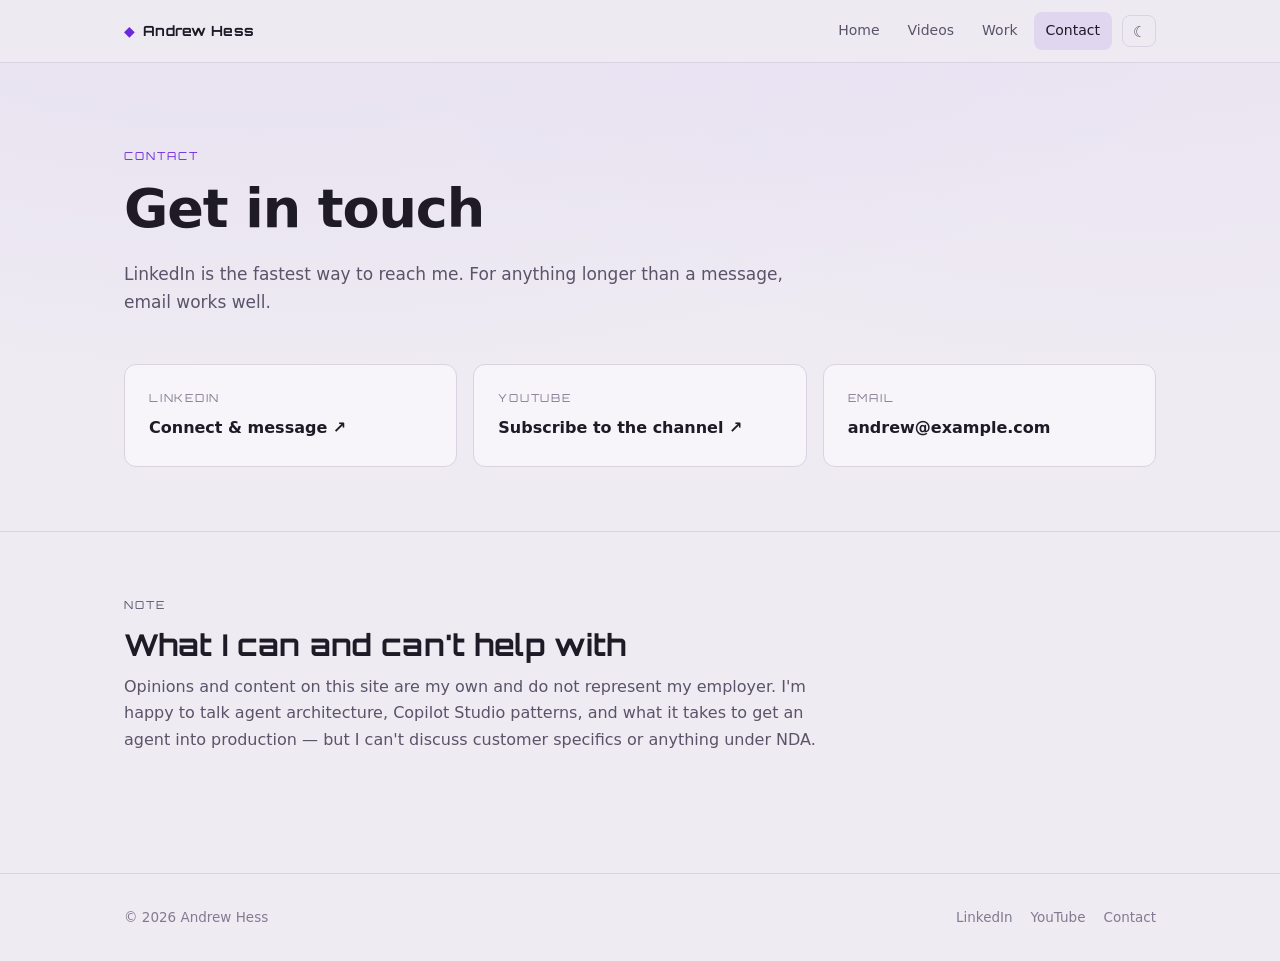
==== contact.html @ 70794660 "Initial commit" ====
<!DOCTYPE html>
<html lang="en" data-theme="dark">
<head>
<meta charset="utf-8">
<meta name="viewport" content="width=device-width, initial-scale=1">
<title>Contact — Andrew Hess</title>
<meta name="description" content="Get in touch with Andrew Hess — LinkedIn, YouTube, and email.">
<link rel="preconnect" href="https://fonts.googleapis.com">
<link rel="preconnect" href="https://fonts.gstatic.com" crossorigin>
<link rel="stylesheet" href="https://fonts.googleapis.com/css2?family=Orbitron:wght@400..900&display=swap">
<link rel="stylesheet" href="assets/css/styles.css?v=202608242310">
<link rel="icon" href="data:image/svg+xml,<svg xmlns='http://www.w3.org/2000/svg' viewBox='0 0 32 32'><text y='25' x='3' font-size='24' font-family='monospace' fill='%23a78bfa'>A</text></svg>">
<script src="assets/js/site.js?v=202608242310"></script>
</head>
<body>
<a class="skip-link" href="#main">Skip to content</a>

<header class="site-header">
  <div class="wrap">
    <a class="brand" href="index.html"><span class="brand-mark">&#9670;</span><span class="brand-full">Andrew Hess</span></a>
    <nav class="nav" aria-label="Main">
      <a href="index.html">Home</a>
      <a href="videos.html">Videos</a>
      <a href="work.html">Work</a>
      <a href="contact.html">Contact</a>
      <button class="theme-toggle" type="button" aria-label="Toggle theme">&#9728;</button>
    </nav>
  </div>
</header>

<main id="main">

  <section class="hero">
    <div class="wrap">
      <p class="eyebrow">Contact</p>
      <h1>Get in touch</h1>
      <p class="lede">
        LinkedIn is the fastest way to reach me. For anything longer than a message,
        email works well.
      </p>
    </div>
  </section>

  <section class="section">
    <div class="wrap">
      <div class="contact-grid">
        <a class="contact-card" href="https://www.linkedin.com/in/andrewhess123/" target="_blank" rel="noopener noreferrer">
          <div class="label">LinkedIn</div>
          <div class="value">Connect &amp; message &#8599;</div>
        </a>
        <a class="contact-card" href="https://www.youtube.com/@andrewhess123" target="_blank" rel="noopener noreferrer">
          <div class="label">YouTube</div>
          <div class="value">Subscribe to the channel &#8599;</div>
        </a>
        <a class="contact-card" href="mailto:andrew@example.com">
          <div class="label">Email</div>
          <div class="value">andrew@example.com</div>
        </a>
      </div>
    </div>
  </section>

  <section class="section">
    <div class="wrap">
      <div class="section-head">
        <p class="eyebrow">Note</p>
        <h2>What I can and can't help with</h2>
        <p>
          Opinions and content on this site are my own and do not represent my employer.
          I'm happy to talk agent architecture, Copilot Studio patterns, and what it takes
          to get an agent into production &mdash; but I can't discuss customer specifics
          or anything under NDA.
        </p>
      </div>
    </div>
  </section>

</main>

<footer class="site-footer">
  <div class="wrap">
    <p>&copy; <span id="year">2026</span> Andrew Hess</p>
    <div class="footer-links">
      <a href="https://www.linkedin.com/in/andrewhess123/" target="_blank" rel="noopener noreferrer">LinkedIn</a>
      <a href="https://www.youtube.com/@andrewhess123" target="_blank" rel="noopener noreferrer">YouTube</a>
      <a href="contact.html">Contact</a>
    </div>
  </div>
</footer>
</body>
</html>
---- assets/css/styles.css ----
/* ==========================================================================
   Andrew Hess — personal site
   Plain CSS. No build step. Dark-first with a light theme via [data-theme].
   ========================================================================== */

/* ---- Tokens ---- */
:root {
  --bg: #0c0913;
  --bg-tint-a: rgba(139, 92, 246, 0.10);
  --bg-tint-b: rgba(192, 132, 252, 0.06);
  --surface: #16111f;
  --surface-2: #1d1729;
  --border: #2a2238;
  --border-strong: #3a2f4d;
  --text: #ece9f2;
  --text-muted: #a49cb4;
  --text-dim: #776e86;
  --accent: #a78bfa;
  --accent-soft: rgba(167, 139, 250, 0.14);
  --accent-2: #d8b4fe;

  --font-sans: ui-sans-serif, system-ui, -apple-system, "Segoe UI", Roboto,
    "Helvetica Neue", Arial, sans-serif;
  --font-display: "Orbitron", ui-sans-serif, system-ui, "Segoe UI", sans-serif;
  --font-mono: ui-monospace, "Cascadia Mono", "SF Mono", Menlo, Consolas,
    "Liberation Mono", monospace;

  --max-w: 1080px;
  --radius: 12px;
  --radius-sm: 8px;
}

[data-theme="light"] {
  --bg: #eeebf2;
  --bg-tint-a: rgba(124, 58, 237, 0.07);
  --bg-tint-b: rgba(168, 85, 247, 0.05);
  --surface: #f7f5fa;
  --surface-2: #e8e4ee;
  --border: #d9d3e2;
  --border-strong: #c2b9ce;
  --text: #1e1a26;
  --text-muted: #5b5369;
  --text-dim: #837a92;
  --accent: #6d28d9;
  --accent-soft: rgba(109, 40, 217, 0.10);
  --accent-2: #9333ea;
}

/* ---- Base ---- */
*,
*::before,
*::after {
  box-sizing: border-box;
}

html {
  scroll-behavior: smooth;
}

body {
  margin: 0;
  background-color: var(--bg);
  background-image:
    radial-gradient(ellipse 80% 50% at 20% -10%, var(--bg-tint-a), transparent),
    radial-gradient(ellipse 60% 40% at 90% 0%, var(--bg-tint-b), transparent);
  background-repeat: no-repeat;
  color: var(--text);
  font-family: var(--font-sans);
  font-size: 16px;
  line-height: 1.65;
  -webkit-font-smoothing: antialiased;
  text-rendering: optimizeLegibility;
}

img {
  max-width: 100%;
  display: block;
}

a {
  color: var(--accent);
  text-decoration: none;
}

a:hover {
  text-decoration: underline;
}

h1,
h2,
h3 {
  line-height: 1.2;
  letter-spacing: -0.02em;
  margin: 0;
  font-weight: 650;
}

/* Orbitron is a display face — used for section headings and short labels only,
   never for body copy or the name, where its width hurts readability. */
h2 {
  font-family: var(--font-display);
  font-weight: 700;
  letter-spacing: 0.005em;
  line-height: 1.28;
}

p {
  margin: 0;
}

:focus-visible {
  outline: 2px solid var(--accent);
  outline-offset: 3px;
  border-radius: 4px;
}

.wrap {
  width: 100%;
  max-width: var(--max-w);
  margin-inline: auto;
  padding-inline: 24px;
}

.skip-link {
  position: absolute;
  left: -9999px;
}

.skip-link:focus {
  left: 16px;
  top: 16px;
  z-index: 100;
  background: var(--surface);
  border: 1px solid var(--accent);
  padding: 10px 16px;
  border-radius: var(--radius-sm);
}

/* ---- Eyebrow / small caps label ---- */
.eyebrow {
  font-family: var(--font-display);
  font-size: 11px;
  letter-spacing: 0.18em;
  text-transform: uppercase;
  color: var(--accent);
  margin-bottom: 12px;
}

/* ---- Header ---- */
.site-header {
  position: sticky;
  top: 0;
  z-index: 50;
  background: color-mix(in srgb, var(--bg) 88%, transparent);
  backdrop-filter: blur(10px);
  border-bottom: 1px solid var(--border);
}

.site-header .wrap {
  display: flex;
  align-items: center;
  justify-content: space-between;
  gap: 16px;
  height: 62px;
}

.brand {
  font-family: var(--font-display);
  font-weight: 700;
  font-size: 14px;
  letter-spacing: 0.02em;
  color: var(--text);
}

.brand:hover {
  text-decoration: none;
  color: var(--accent);
}

.brand .brand-mark {
  font-family: var(--font-display);
  color: var(--accent);
  margin-right: 8px;
}

.nav {
  display: flex;
  align-items: center;
  gap: 4px;
}

.nav a {
  color: var(--text-muted);
  font-size: 14px;
  padding: 7px 12px;
  border-radius: var(--radius-sm);
}

.nav a:hover {
  color: var(--text);
  background: var(--surface-2);
  text-decoration: none;
}

.nav a[aria-current="page"] {
  color: var(--text);
  background: var(--accent-soft);
}

.theme-toggle {
  margin-left: 6px;
  width: 34px;
  height: 32px;
  display: inline-grid;
  place-items: center;
  font-size: 15px;
  line-height: 1;
  cursor: pointer;
  color: var(--text-muted);
  background: transparent;
  border: 1px solid var(--border);
  border-radius: var(--radius-sm);
}

.theme-toggle:hover {
  color: var(--text);
  border-color: var(--border-strong);
}

/* ---- Hero ---- */
.hero {
  padding: 84px 0 20px;
}

/* The first section after the hero sits tight against it — no divider,
   minimal gap, so the featured content pulls up into view. */
.hero + .section {
  padding-top: 12px;
}

.hero h1 {
  font-size: clamp(34px, 6vw, 54px);
  margin-bottom: 18px;
}

/* Two-column hero: circular portrait on the left, copy to its right. */
.hero-grid {
  display: grid;
  grid-template-columns: auto minmax(0, 1fr);
  align-items: center;
  gap: 40px;
}

.hero-copy {
  min-width: 0;
}

.hero-portrait {
  justify-self: start;
}

.hero-portrait img {
  display: block;
  width: clamp(160px, 20vw, 232px);
  height: auto;
  aspect-ratio: 1 / 1;
  object-fit: cover;
  border-radius: 50%;
  border: 1px solid var(--border-strong);
  box-shadow: 0 0 0 6px var(--surface), 0 18px 40px rgba(0, 0, 0, 0.28);
}

.hero .org {
  font-family: var(--font-display);
  font-size: clamp(12.5px, 1.8vw, 15px);
  color: var(--text-muted);
  font-weight: 600;
  letter-spacing: 0.06em;
  margin-bottom: 26px;
}

.hero .lede {
  font-size: 17px;
  color: var(--text-muted);
  max-width: 62ch;
  margin-bottom: 16px;
}

.hero .lede strong {
  color: var(--text);
  font-weight: 600;
}

/* ---- Buttons ---- */
.actions {
  display: flex;
  flex-wrap: wrap;
  gap: 12px;
  margin-top: 30px;
}

.btn {
  display: inline-flex;
  align-items: center;
  gap: 9px;
  font-size: 14.5px;
  font-weight: 550;
  padding: 11px 20px;
  border-radius: var(--radius-sm);
  border: 1px solid var(--border-strong);
  color: var(--text);
  background: var(--surface);
  transition: border-color 0.18s ease, background 0.18s ease, color 0.18s ease;
}

.btn:hover {
  text-decoration: none;
  border-color: var(--accent);
  color: var(--accent);
}

.btn-primary {
  background: var(--accent);
  border-color: var(--accent);
  color: #150e21;
}

.btn-primary:hover {
  color: #150e21;
  filter: brightness(1.08);
}

[data-theme="light"] .btn-primary {
  color: #faf8fc;
}

[data-theme="light"] .btn-primary:hover {
  color: #faf8fc;
}

/* ---- Sections ---- */
.section {
  padding: 64px 0;
  border-bottom: 1px solid var(--border);
}

.section:last-of-type {
  border-bottom: 0;
}

.section-head {
  margin-bottom: 32px;
  max-width: 68ch;
}

.section-head h2 {
  font-size: clamp(23px, 3.4vw, 30px);
  margin-bottom: 10px;
}

.section-head p {
  color: var(--text-muted);
}

/* ---- Capability grid ---- */
.cap-grid {
  display: grid;
  grid-template-columns: repeat(auto-fit, minmax(240px, 1fr));
  gap: 16px;
}

.cap {
  background: var(--surface);
  border: 1px solid var(--border);
  border-radius: var(--radius);
  padding: 22px;
}

.cap h3 {
  font-size: 15px;
  margin-bottom: 12px;
}

.cap ul {
  margin: 0;
  padding: 0;
  list-style: none;
  display: flex;
  flex-wrap: wrap;
  gap: 7px;
}

.cap li {
  font-family: var(--font-display);
  font-size: 12px;
  color: var(--text-muted);
  background: var(--surface-2);
  border: 1px solid var(--border);
  border-radius: 999px;
  padding: 4px 11px;
}

/* ---- Proof points ---- */
.proof {
  display: grid;
  grid-template-columns: repeat(auto-fit, minmax(220px, 1fr));
  gap: 16px;
}

.proof-item {
  border-left: 2px solid var(--accent);
  padding: 4px 0 4px 18px;
}

.proof-item h3 {
  font-size: 15px;
  margin-bottom: 6px;
}

.proof-item p {
  font-size: 14.5px;
  color: var(--text-muted);
}

/* ---- Video library ---- */
.video-cat {
  margin-bottom: 56px;
}

.video-cat:last-child {
  margin-bottom: 0;
}

.cat-head {
  display: flex;
  align-items: baseline;
  justify-content: space-between;
  gap: 16px;
  flex-wrap: wrap;
  padding-bottom: 12px;
  margin-bottom: 24px;
  border-bottom: 1px solid var(--border);
}

.cat-head h2 {
  font-size: 21px;
}

.cat-head .count {
  font-family: var(--font-display);
  font-size: 12px;
  color: var(--text-dim);
}

.cat-head p {
  flex-basis: 100%;
  color: var(--text-muted);
  font-size: 14.5px;
}

.video-grid {
  display: grid;
  grid-template-columns: repeat(auto-fill, minmax(290px, 1fr));
  gap: 22px;
}

.video-card {
  display: flex;
  flex-direction: column;
  background: var(--surface);
  border: 1px solid var(--border);
  border-radius: var(--radius);
  overflow: hidden;
  color: inherit;
  transition: border-color 0.18s ease, transform 0.18s ease;
}

a.video-card:hover {
  text-decoration: none;
  border-color: var(--accent);
  transform: translateY(-3px);
}

.video-thumb {
  position: relative;
  aspect-ratio: 16 / 9;
  background: var(--surface-2);
  overflow: hidden;
}

.video-thumb img {
  width: 100%;
  height: 100%;
  object-fit: cover;
}

/* placeholder shown when a video has no URL yet */
.video-thumb.is-empty {
  display: grid;
  place-items: center;
  background:
    linear-gradient(135deg, var(--surface-2), var(--surface));
  border-bottom: 1px solid var(--border);
}

.video-thumb.is-empty span {
  font-family: var(--font-display);
  font-size: 11px;
  letter-spacing: 0.14em;
  text-transform: uppercase;
  color: var(--text-dim);
}

.play-badge {
  position: absolute;
  inset: 0;
  display: grid;
  place-items: center;
  background: rgba(18, 10, 28, 0.34);
  opacity: 0;
  transition: opacity 0.18s ease;
}

a.video-card:hover .play-badge {
  opacity: 1;
}

.play-badge span {
  width: 48px;
  height: 48px;
  border-radius: 50%;
  display: grid;
  place-items: center;
  background: var(--accent);
  color: #150e21;
  font-size: 15px;
  padding-left: 3px;
}

.video-body {
  padding: 18px 18px 20px;
  display: flex;
  flex-direction: column;
  gap: 8px;
  flex: 1;
}

.video-body h3 {
  font-size: 16px;
}

.video-body p {
  font-size: 14px;
  color: var(--text-muted);
}

.video-meta {
  margin-top: auto;
  padding-top: 6px;
  font-family: var(--font-display);
  font-size: 11px;
  letter-spacing: 0.1em;
  text-transform: uppercase;
  color: var(--text-dim);
}

.featured-flag {
  color: var(--accent-2);
}

/* ---- Work / projects ---- */
.project-list {
  display: grid;
  gap: 18px;
}

.project {
  background: var(--surface);
  border: 1px solid var(--border);
  border-radius: var(--radius);
  padding: 24px;
}

.project h3 {
  font-size: 17px;
  margin-bottom: 10px;
}

.project p {
  color: var(--text-muted);
  max-width: 78ch;
}

.tags {
  display: flex;
  flex-wrap: wrap;
  gap: 7px;
  margin-top: 14px;
}

.tags span {
  font-family: var(--font-display);
  font-size: 11px;
  color: var(--text-dim);
  border: 1px solid var(--border);
  border-radius: 999px;
  padding: 3px 10px;
}

/* ---- Contact ---- */
.contact-grid {
  display: grid;
  grid-template-columns: repeat(auto-fit, minmax(250px, 1fr));
  gap: 16px;
}

.contact-card {
  display: block;
  background: var(--surface);
  border: 1px solid var(--border);
  border-radius: var(--radius);
  padding: 24px;
  color: inherit;
  transition: border-color 0.18s ease, transform 0.18s ease;
}

a.contact-card:hover {
  text-decoration: none;
  border-color: var(--accent);
  transform: translateY(-3px);
}

.contact-card .label {
  font-family: var(--font-display);
  font-size: 11px;
  letter-spacing: 0.16em;
  text-transform: uppercase;
  color: var(--text-dim);
  margin-bottom: 8px;
}

.contact-card .value {
  font-size: 16px;
  font-weight: 550;
  word-break: break-word;
}

/* ---- Footer ---- */
.site-footer {
  border-top: 1px solid var(--border);
  padding: 32px 0;
  margin-top: 24px;
}

.site-footer .wrap {
  display: flex;
  flex-wrap: wrap;
  gap: 12px;
  align-items: center;
  justify-content: space-between;
}

.site-footer p,
.site-footer a {
  font-size: 13.5px;
  color: var(--text-dim);
}

.footer-links {
  display: flex;
  gap: 18px;
}

/* ---- Loading / empty states ---- */
.state {
  font-family: var(--font-display);
  font-size: 13px;
  color: var(--text-dim);
  padding: 20px 0;
}

/* ---- Motion / responsive ---- */
@media (prefers-reduced-motion: reduce) {
  html {
    scroll-behavior: auto;
  }

  * {
    transition: none !important;
  }
}

@media (max-width: 760px) {
  .hero-grid {
    grid-template-columns: 1fr;
    justify-items: center;
    text-align: center;
    gap: 24px;
  }

  .hero-portrait {
    justify-self: center;
  }

  .hero-copy .actions {
    justify-content: center;
  }
}

@media (max-width: 640px) {
  .hero {
    padding: 56px 0 16px;
  }

  .hero + .section {
    padding-top: 8px;
  }

  .section {
    padding: 48px 0;
  }

  .nav a {
    padding: 7px 9px;
    font-size: 13.5px;
  }

  .brand span.brand-full {
    display: none;
  }
}
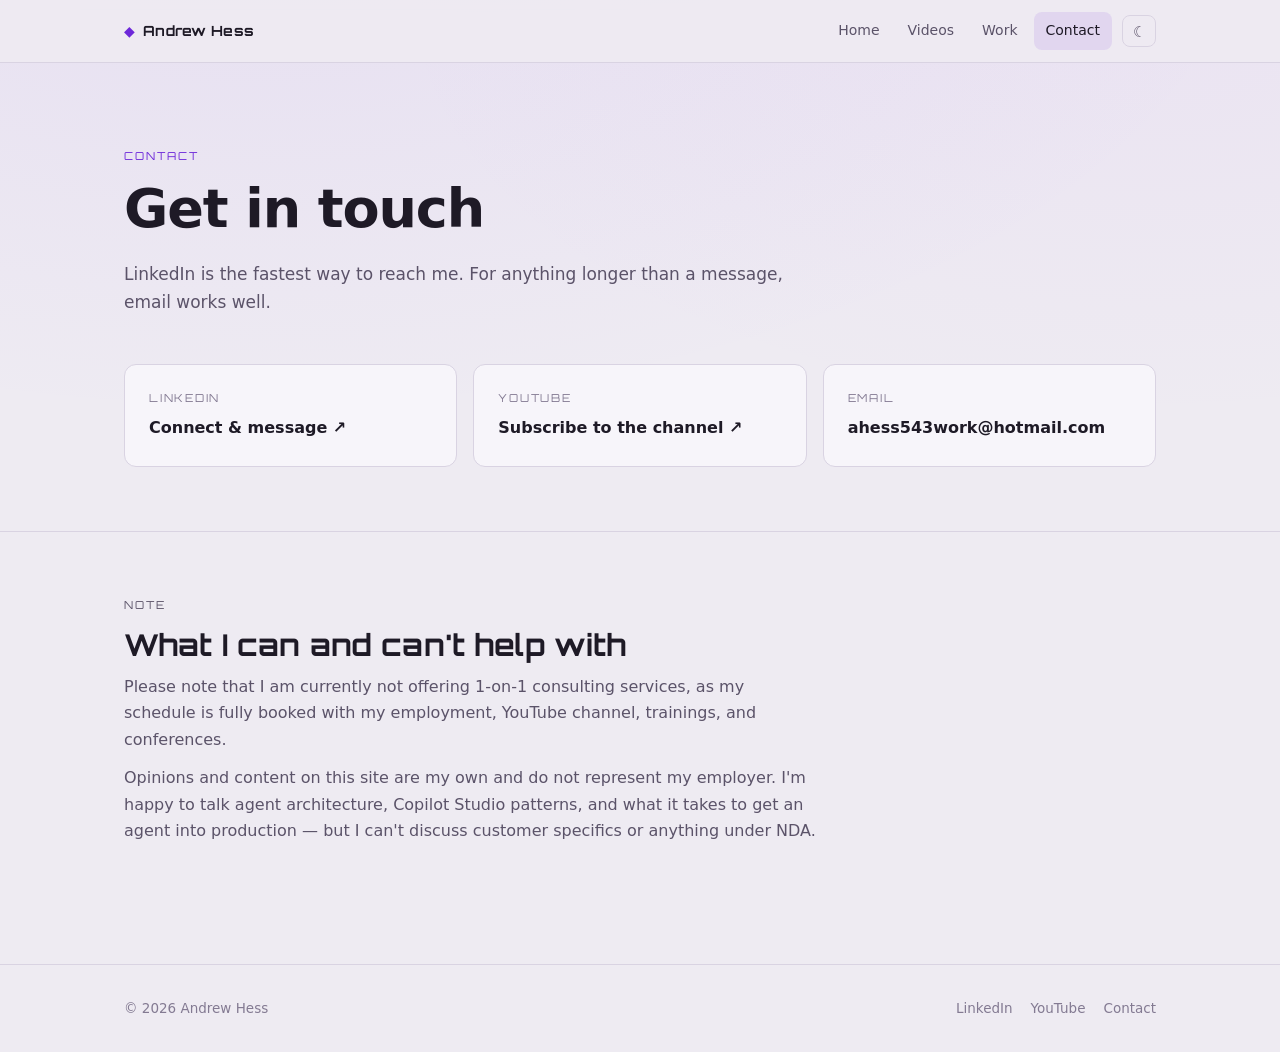
==== commit b26d1ecf: "Update contact page" ====
--- a/contact.html
+++ b/contact.html
@@ -52,9 +52,9 @@
           <div class="label">YouTube</div>
           <div class="value">Subscribe to the channel &#8599;</div>
         </a>
-        <a class="contact-card" href="mailto:andrew@example.com">
+        <a class="contact-card" href="mailto:ahess543work@hotmail.com">
           <div class="label">Email</div>
-          <div class="value">andrew@example.com</div>
+          <div class="value">ahess543work@hotmail.com</div>
         </a>
       </div>
     </div>
@@ -65,6 +65,9 @@
       <div class="section-head">
         <p class="eyebrow">Note</p>
         <h2>What I can and can't help with</h2>
+        <p style="margin-bottom: 12px;">
+          Please note that I am currently not offering 1-on-1 consulting services, as my schedule is fully booked with my employment, YouTube channel, trainings, and conferences.
+        </p>
         <p>
           Opinions and content on this site are my own and do not represent my employer.
           I'm happy to talk agent architecture, Copilot Studio patterns, and what it takes
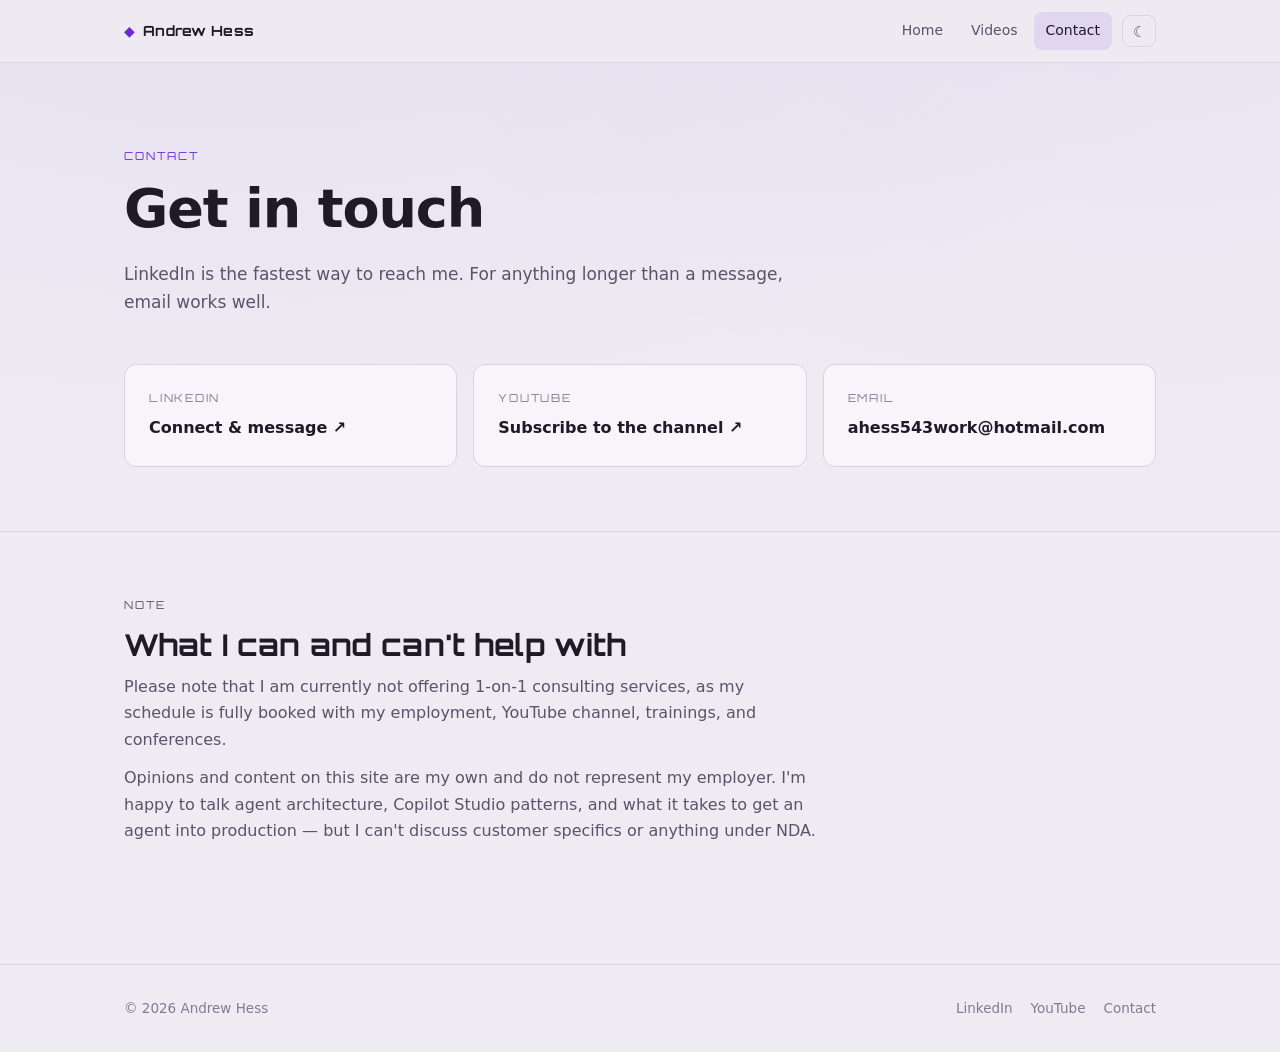
==== commit fb77f665: "Hide Work nav link until ready Co-authored-by: Copilot <223556219+Copilot@users.noreply.github.com>" ====
--- a/contact.html
+++ b/contact.html
@@ -21,7 +21,6 @@
     <nav class="nav" aria-label="Main">
       <a href="index.html">Home</a>
       <a href="videos.html">Videos</a>
-      <a href="work.html">Work</a>
       <a href="contact.html">Contact</a>
       <button class="theme-toggle" type="button" aria-label="Toggle theme">&#9728;</button>
     </nav>
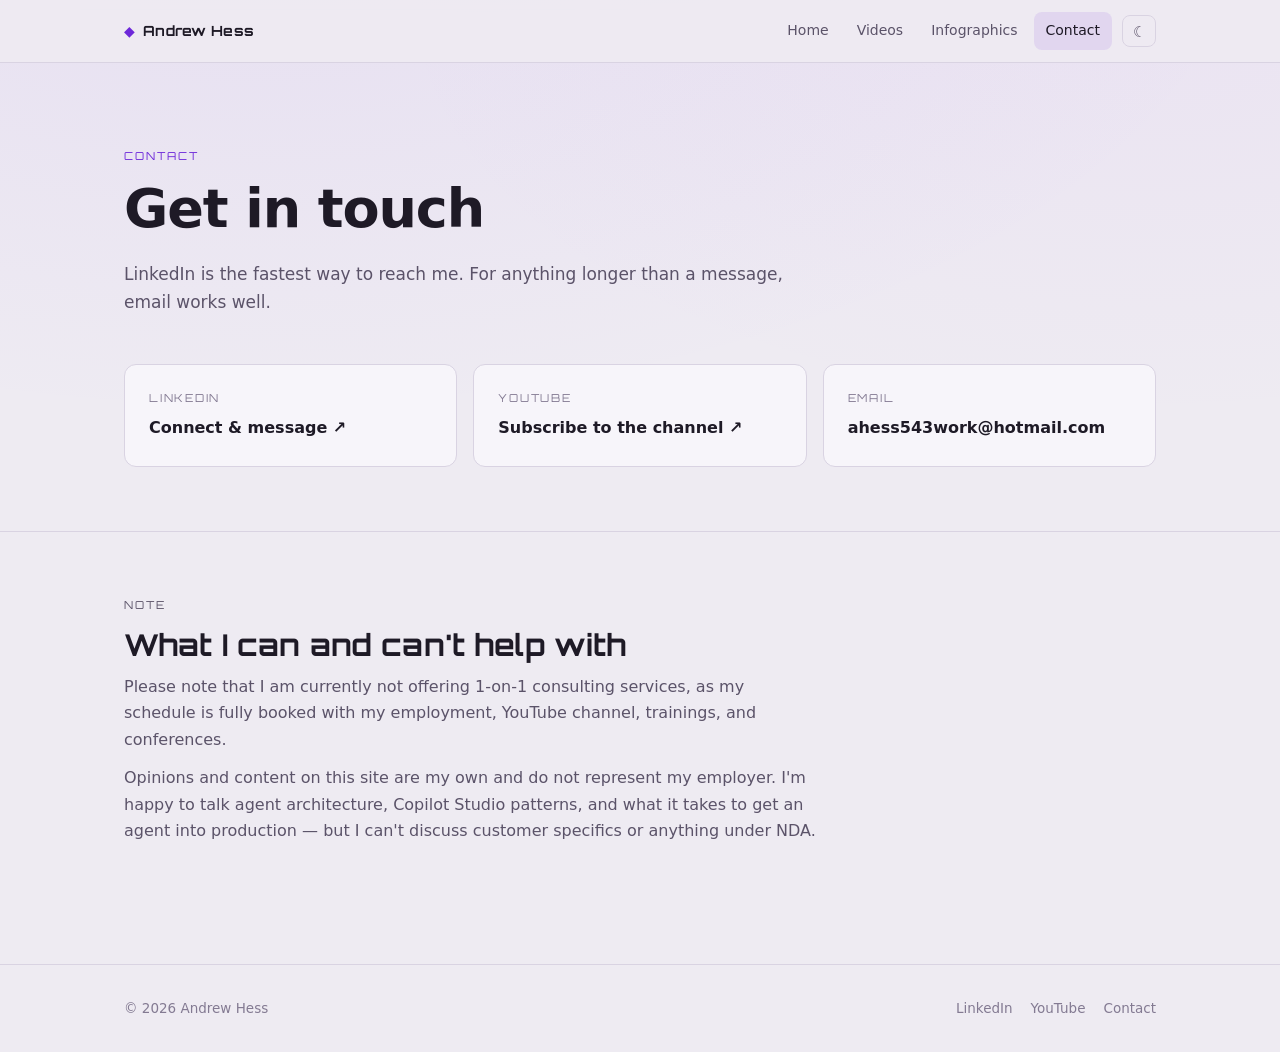
==== commit 491c8a34: "Add Infographics tab and Workflow Nodes #1" ====
--- a/contact.html
+++ b/contact.html
@@ -21,6 +21,7 @@
     <nav class="nav" aria-label="Main">
       <a href="index.html">Home</a>
       <a href="videos.html">Videos</a>
+      <a href="infographics.html">Infographics</a>
       <a href="contact.html">Contact</a>
       <button class="theme-toggle" type="button" aria-label="Toggle theme">&#9728;</button>
     </nav>
--- a/assets/css/styles.css
+++ b/assets/css/styles.css
@@ -310,7 +310,13 @@
   border: 1px solid var(--border-strong);
   color: var(--text);
   background: var(--surface);
+  cursor: pointer;
   transition: border-color 0.18s ease, background 0.18s ease, color 0.18s ease;
+}
+
+.btn-sm {
+  font-size: 13px;
+  padding: 7px 14px;
 }
 
 .btn:hover {
@@ -605,6 +611,208 @@
   border: 1px solid var(--border);
   border-radius: 999px;
   padding: 3px 10px;
+}
+
+/* ---- Infographics ---- */
+.infographic-grid {
+  display: grid;
+  grid-template-columns: repeat(auto-fill, minmax(320px, 1fr));
+  gap: 24px;
+}
+
+.infographic-card {
+  display: flex;
+  flex-direction: column;
+  background: var(--surface);
+  border: 1px solid var(--border);
+  border-radius: var(--radius);
+  overflow: hidden;
+  transition: border-color 0.18s ease, transform 0.18s ease, box-shadow 0.18s ease;
+}
+
+.infographic-card:hover {
+  border-color: var(--accent);
+  transform: translateY(-3px);
+  box-shadow: 0 12px 30px rgba(0, 0, 0, 0.25);
+}
+
+.infographic-thumb-wrap {
+  position: relative;
+  background: var(--surface-2);
+  border-bottom: 1px solid var(--border);
+  overflow: hidden;
+  cursor: pointer;
+  aspect-ratio: 4 / 5;
+  display: flex;
+  align-items: center;
+  justify-content: center;
+}
+
+.infographic-thumb-wrap img {
+  width: 100%;
+  height: 100%;
+  object-fit: cover;
+  object-position: top center;
+  transition: transform 0.22s ease;
+}
+
+.infographic-card:hover .infographic-thumb-wrap img {
+  transform: scale(1.02);
+}
+
+.infographic-badge {
+  position: absolute;
+  top: 12px;
+  left: 12px;
+  font-family: var(--font-display);
+  font-size: 12px;
+  font-weight: 700;
+  letter-spacing: 0.08em;
+  background: var(--surface);
+  color: var(--accent);
+  border: 1px solid var(--border-strong);
+  border-radius: 999px;
+  padding: 4px 11px;
+  box-shadow: 0 2px 8px rgba(0, 0, 0, 0.4);
+  z-index: 2;
+}
+
+[data-theme="light"] .infographic-badge {
+  background: #ffffff;
+  color: var(--accent);
+  border-color: var(--border-strong);
+  box-shadow: 0 2px 8px rgba(0, 0, 0, 0.12);
+}
+
+.infographic-zoom-overlay {
+  position: absolute;
+  inset: 0;
+  display: grid;
+  place-items: center;
+  background: rgba(18, 10, 28, 0.4);
+  opacity: 0;
+  transition: opacity 0.18s ease;
+}
+
+.infographic-card:hover .infographic-zoom-overlay {
+  opacity: 1;
+}
+
+.infographic-zoom-overlay span {
+  font-family: var(--font-display);
+  font-size: 12px;
+  font-weight: 700;
+  letter-spacing: 0.08em;
+  padding: 8px 16px;
+  border-radius: 999px;
+  background: var(--accent);
+  color: #150e21;
+}
+
+[data-theme="light"] .infographic-zoom-overlay span {
+  color: #faf8fc;
+}
+
+.infographic-body {
+  padding: 20px;
+  display: flex;
+  flex-direction: column;
+  gap: 10px;
+  flex: 1;
+}
+
+.infographic-body h3 {
+  font-size: 17px;
+}
+
+.infographic-body p {
+  font-size: 14px;
+  color: var(--text-muted);
+}
+
+.infographic-actions {
+  margin-top: auto;
+  padding-top: 12px;
+  display: flex;
+  align-items: center;
+  gap: 10px;
+}
+
+/* ---- Infographic Lightbox Modal ---- */
+.lightbox-backdrop {
+  position: fixed;
+  inset: 0;
+  z-index: 100;
+  background: rgba(10, 7, 16, 0.88);
+  backdrop-filter: blur(8px);
+  display: flex;
+  align-items: center;
+  justify-content: center;
+  padding: 24px;
+}
+
+.lightbox-backdrop[hidden] {
+  display: none !important;
+}
+
+.lightbox-content {
+  position: relative;
+  max-width: 92vw;
+  max-height: 92vh;
+  display: flex;
+  flex-direction: column;
+  align-items: center;
+  background: var(--surface);
+  border: 1px solid var(--border-strong);
+  border-radius: var(--radius);
+  padding: 16px;
+  box-shadow: 0 24px 60px rgba(0, 0, 0, 0.6);
+}
+
+.lightbox-img {
+  max-width: 100%;
+  max-height: calc(92vh - 80px);
+  object-fit: contain;
+  border-radius: var(--radius-sm);
+}
+
+.lightbox-controls {
+  display: flex;
+  align-items: center;
+  justify-content: space-between;
+  width: 100%;
+  padding-top: 12px;
+  gap: 16px;
+}
+
+.lightbox-title {
+  font-family: var(--font-display);
+  font-size: 14px;
+  color: var(--text);
+  font-weight: 600;
+}
+
+.lightbox-close {
+  position: absolute;
+  top: -12px;
+  right: -12px;
+  width: 34px;
+  height: 34px;
+  border-radius: 50%;
+  background: var(--surface-2);
+  color: var(--text);
+  border: 1px solid var(--border-strong);
+  font-size: 20px;
+  display: grid;
+  place-items: center;
+  cursor: pointer;
+  line-height: 1;
+  z-index: 10;
+}
+
+.lightbox-close:hover {
+  background: var(--accent);
+  color: #150e21;
 }
 
 /* ---- Contact ---- */
